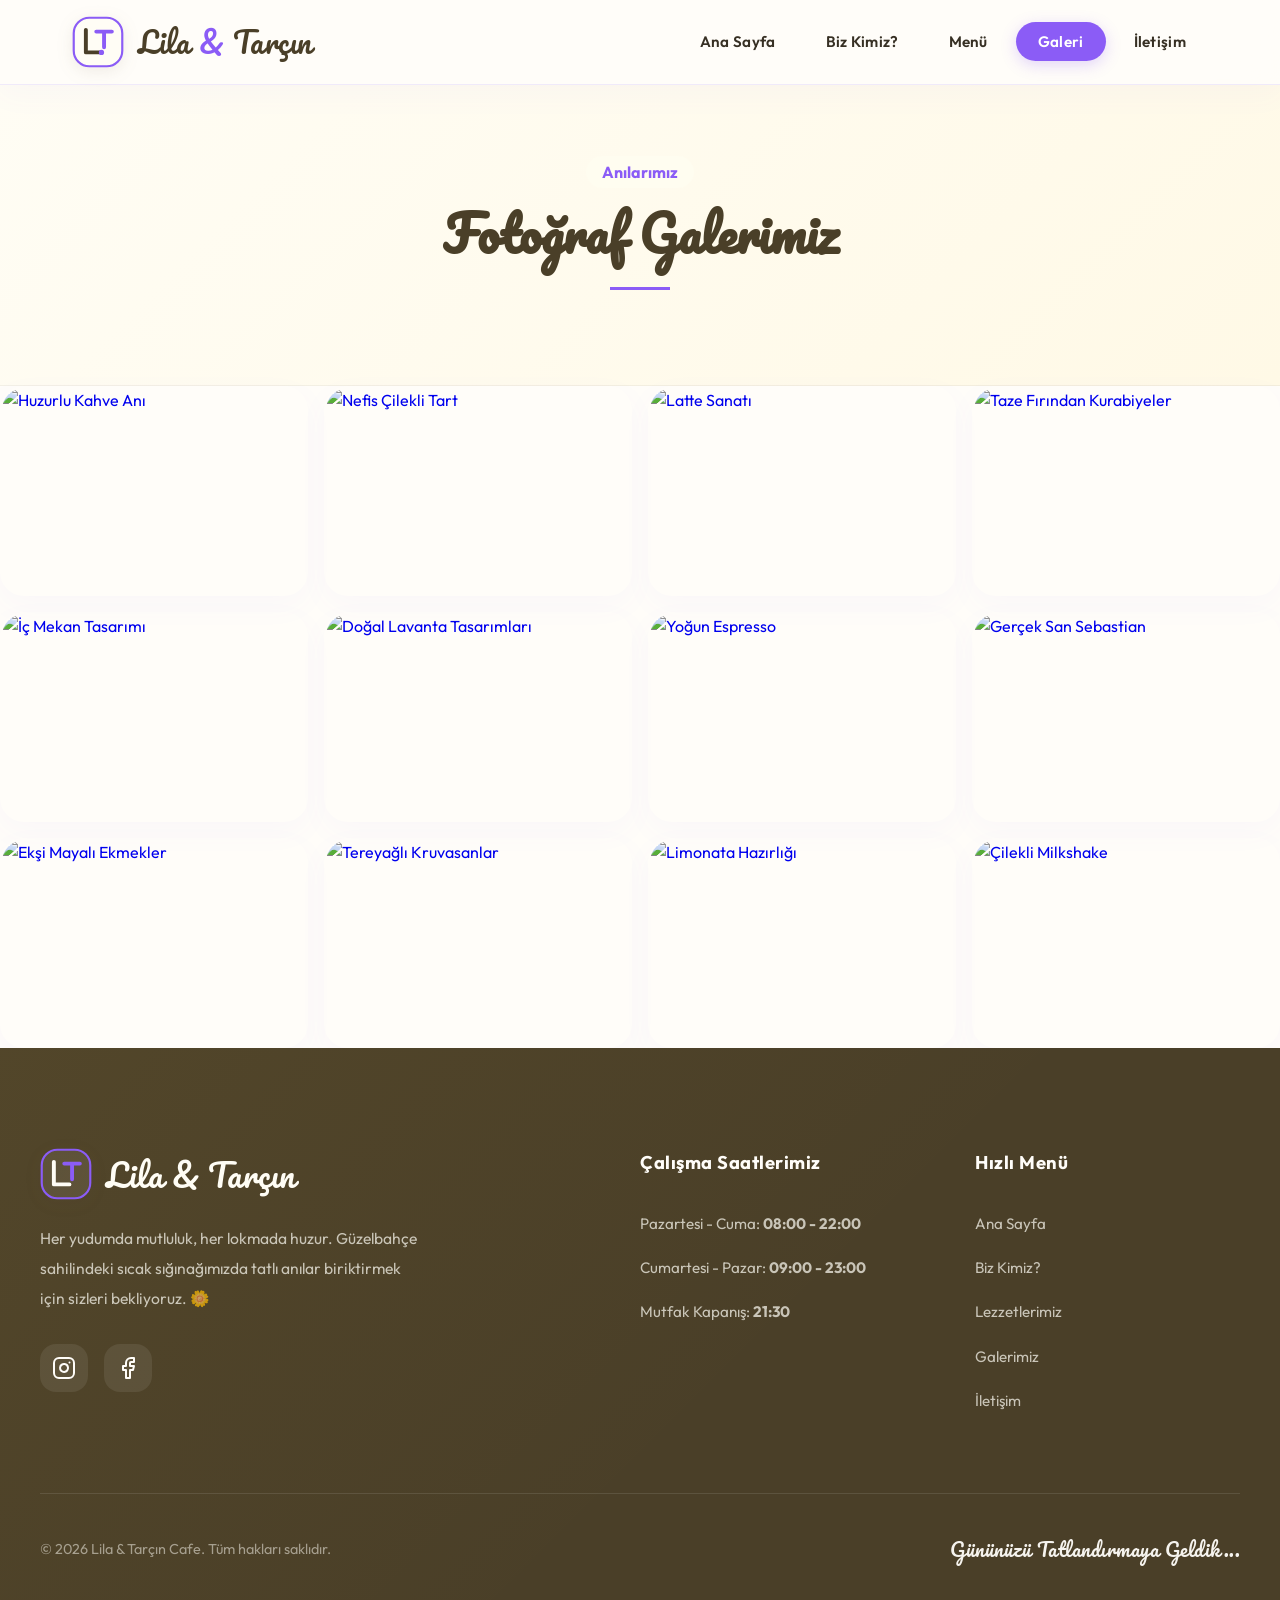
==== galeri.html @ ddc68004 "Add files via upload" ====
<!DOCTYPE html>
<html lang="tr">
<head>
    <meta charset="UTF-8">
    <meta name="viewport" content="width=device-width, initial-scale=1.0">
    <title>Lila & Tarçın — Galeri</title>
    <meta name="description" content="Lila & Tarçın sahil kafemizin samimi köşelerini, el yapımı nefis tatlılarımızı ve keyifli anlarımızı özetleyen galeri sayfamız.">
    <link rel="stylesheet" href="styles.css">
</head>
<body>

    <!-- Navigasyon Barı -->
    <nav class="navbar">
        <div class="nav-container">
            <a href="index.html" class="logo-wrapper">
                <svg class="logo-lt" viewBox="0 0 60 60" fill="none" xmlns="http://www.w3.org/2000/svg">
                    <rect x="2" y="2" width="56" height="56" rx="18" fill="#FFFDF5" stroke="#8B5CF6" stroke-width="2.5"/>
                    <path d="M16 16V42H34" stroke="#4A3F28" stroke-width="4.5" stroke-linecap="round" stroke-linejoin="round"/>
                    <path d="M28 18H46M37 18V36" stroke="#8B5CF6" stroke-width="4.5" stroke-linecap="round" stroke-linejoin="round"/>
                    <circle cx="34" cy="42" r="3" fill="#8B5CF6"/>
                </svg>
                <span class="logo-text">Lila <span>&</span> Tarçın</span>
            </a>
            
            <input type="checkbox" id="nav-toggle" class="nav-toggle-checkbox">
            <label for="nav-toggle" class="hamburger" aria-label="Menüyü Aç">
                <span></span>
                <span></span>
                <span></span>
            </label>

            <ul class="nav-links">
                <li><a href="index.html">Ana Sayfa</a></li>
                <li><a href="hakkimizda.html">Biz Kimiz?</a></li>
                <li><a href="menu.html">Menü</a></li>
                <li><a href="galeri.html" class="active">Galeri</a></li>
                <li><a href="iletisim.html">İletişim</a></li>
            </ul>
        </div>
    </nav>

    <main>
        <!-- Sayfa Başlığı -->
        <header class="page-header">
            <span class="section-tag" style="color: var(--accent-lila); background: var(--accent-yellow-bg); padding: 6px 16px; border-radius: 50px; font-weight: 700;">Anılarımız</span>
            <h1 class="section-title" style="margin-top: 10px; font-family: 'Pacifico', cursive; color: var(--primary-warm); font-size: clamp(2rem, 5vw, 3rem);">Fotoğraf Galerimiz</h1>
            <div class="section-divider" style="width: 60px; height: 3px; background: var(--accent-lila); margin: 15px auto;"></div>
        </header>

        <!-- Galeri Izgarası Bölümü (Daha Kompakt & 4 Sütunlu) -->
        <section class="gallery-section">
            <div class="gallery-grid">
                
                <!-- Kart 1 -->
                <a href="#photo1" class="gallery-card">
                    <img src="https://images.unsplash.com/photo-1495474472287-4d71bcdd2085?auto=format&fit=crop&w=800&q=80" alt="Huzurlu Kahve Anı">
                    <div class="gallery-overlay">
                        <span class="gallery-overlay-text">☕ Huzurlu Kahve Molası</span>
                    </div>
                </a>

                <!-- Kart 2 -->
                <a href="#photo2" class="gallery-card">
                    <img src="https://images.unsplash.com/photo-1519869325930-281384150729?auto=format&fit=crop&w=800&q=80" alt="Nefis Çilekli Tart">
                    <div class="gallery-overlay">
                        <span class="gallery-overlay-text">🍓 Çilekli Nefis Tart</span>
                    </div>
                </a>

                <!-- Kart 3 -->
                <a href="#photo3" class="gallery-card">
                    <img src="https://images.unsplash.com/photo-1541167760496-1628856ab772?auto=format&fit=crop&w=800&q=80" alt="Latte Sanatı">
                    <div class="gallery-overlay">
                        <span class="gallery-overlay-text">☕ Sanatsal Latte Art</span>
                    </div>
                </a>

                <!-- Kart 4 -->
                <a href="#photo4" class="gallery-card">
                    <img src="https://images.unsplash.com/photo-1499636136210-6f4ee915583e?auto=format&fit=crop&w=800&q=80" alt="Taze Fırından Kurabiyeler">
                    <div class="gallery-overlay">
                        <span class="gallery-overlay-text">🍪 Sıcak Çikolatalı Kurabiyeler</span>
                    </div>
                </a>

                <!-- Kart 5 -->
                <a href="#photo5" class="gallery-card">
                    <img src="https://images.unsplash.com/photo-1501339847302-ac426a4a7cbb?auto=format&fit=crop&w=800&q=80" alt="İç Mekan Tasarımı">
                    <div class="gallery-overlay">
                        <span class="gallery-overlay-text">🌼 Sıcak ve Samimi Atmosferimiz</span>
                    </div>
                </a>

                <!-- Kart 6 -->
                <a href="#photo6" class="gallery-card">
                    <img src="https://images.unsplash.com/photo-1528183429752-a97d0bf99b5a?auto=format&fit=crop&w=800&q=80" alt="Doğal Lavanta Tasarımları">
                    <div class="gallery-overlay">
                        <span class="gallery-overlay-text">🌿 Taze Lavanta Buketlerimiz</span>
                    </div>
                </a>

                <!-- Kart 7 -->
                <a href="#photo7" class="gallery-card">
                    <img src="https://images.unsplash.com/photo-1509042239860-f550ce710b93?auto=format&fit=crop&w=800&q=80" alt="Yoğun Espresso">
                    <div class="gallery-overlay">
                        <span class="gallery-overlay-text">⚡ Yoğun Kremalı Espresso</span>
                    </div>
                </a>

                <!-- Kart 8 -->
                <a href="#photo8" class="gallery-card">
                    <img src="https://images.unsplash.com/photo-1559598467-f8b76c8155d0?auto=format&fit=crop&w=800&q=80" alt="Gerçek San Sebastian">
                    <div class="gallery-overlay">
                        <span class="gallery-overlay-text">🔥 Akışkan San Sebastian</span>
                    </div>
                </a>

                <!-- Kart 9 -->
                <a href="#photo9" class="gallery-card">
                    <img src="https://images.unsplash.com/photo-1509440159596-0249088772ff?auto=format&fit=crop&w=800&q=80" alt="Ekşi Mayalı Ekmekler">
                    <div class="gallery-overlay">
                        <span class="gallery-overlay-text">🥖 Ekşi Mayalı Çıtır Ekmeklerimiz</span>
                    </div>
                </a>

                <!-- Kart 10 -->
                <a href="#photo10" class="gallery-card">
                    <img src="https://images.unsplash.com/photo-1555507036-ab1f4038808a?auto=format&fit=crop&w=800&q=80" alt="Tereyağlı Kruvasanlar">
                    <div class="gallery-overlay">
                        <span class="gallery-overlay-text">🥐 Fırından Taze Kruvasanlar</span>
                    </div>
                </a>

                <!-- Kart 11 -->
                <a href="#photo11" class="gallery-card">
                    <img src="https://images.unsplash.com/photo-1513558161293-cdaf765ed2fd?auto=format&fit=crop&w=800&q=80" alt="Limonata Hazırlığı">
                    <div class="gallery-overlay">
                        <span class="gallery-overlay-text">🍋 Serinletici Ev Limonatamız</span>
                    </div>
                </a>

                <!-- Kart 12 -->
                <a href="#photo12" class="gallery-card">
                    <img src="https://images.unsplash.com/photo-1498804103079-a6351b050096?auto=format&fit=crop&w=800&q=80" alt="Çilekli Milkshake">
                    <div class="gallery-overlay">
                        <span class="gallery-overlay-text">🍓 Bol Kremalı Çilekli Milkshake</span>
                    </div>
                </a>

            </div>
        </section>

        <!-- ==========================================================================
             🖼️ SAF CSS LIGHTBOX MODALLARI (DAHA DERLİ TOPLU & KÜÇÜK BOYUTLU)
             ========================================================================== -->
        
        <!-- Modal 1 -->
        <div id="photo1" class="lightbox-modal">
            <a href="#" class="lightbox-close" aria-label="Kapat">&times;</a>
            <div class="lightbox-content">
                <img src="https://images.unsplash.com/photo-1495474472287-4d71bcdd2085?auto=format&fit=crop&w=800&q=80" alt="Huzurlu Kahve Anı">
                <p class="lightbox-caption">☕ Huzurlu Bir Kahve Molası</p>
            </div>
        </div>

        <!-- Modal 2 -->
        <div id="photo2" class="lightbox-modal">
            <a href="#" class="lightbox-close" aria-label="Kapat">&times;</a>
            <div class="lightbox-content">
                <img src="https://images.unsplash.com/photo-1519869325930-281384150729?auto=format&fit=crop&w=800&q=80" alt="Nefis Çilekli Tart">
                <p class="lightbox-caption">🍓 Çilekli Nefis Tart</p>
            </div>
        </div>

        <!-- Modal 3 -->
        <div id="photo3" class="lightbox-modal">
            <a href="#" class="lightbox-close" aria-label="Kapat">&times;</a>
            <div class="lightbox-content">
                <img src="https://images.unsplash.com/photo-1541167760496-1628856ab772?auto=format&fit=crop&w=800&q=80" alt="Latte Sanatı">
                <p class="lightbox-caption">☕ Ustalık Kokan Latte Sanatı</p>
            </div>
        </div>

        <!-- Modal 4 -->
        <div id="photo4" class="lightbox-modal">
            <a href="#" class="lightbox-close" aria-label="Kapat">&times;</a>
            <div class="lightbox-content">
                <img src="https://images.unsplash.com/photo-1499636136210-6f4ee915583e?auto=format&fit=crop&w=800&q=80" alt="Taze Fırından Kurabiyeler">
                <p class="lightbox-caption">🍪 Fırından Taptaze Çikolatalı Kurabiyeler</p>
            </div>
        </div>

        <!-- Modal 5 -->
        <div id="photo5" class="lightbox-modal">
            <a href="#" class="lightbox-close" aria-label="Kapat">&times;</a>
            <div class="lightbox-content">
                <img src="https://images.unsplash.com/photo-1501339847302-ac426a4a7cbb?auto=format&fit=crop&w=800&q=80" alt="İç Mekan Tasarımı">
                <p class="lightbox-caption">🌼 Sıcak ve Samimi İç Mekanımız</p>
            </div>
        </div>

        <!-- Modal 6 -->
        <div id="photo6" class="lightbox-modal">
            <a href="#" class="lightbox-close" aria-label="Kapat">&times;</a>
            <div class="lightbox-content">
                <img src="https://images.unsplash.com/photo-1528183429752-a97d0bf99b5a?auto=format&fit=crop&w=800&q=80" alt="Doğal Lavanta Tasarımları">
                <p class="lightbox-caption">🌿 Doğal Lavanta Tasarımları</p>
            </div>
        </div>

        <!-- Modal 7 -->
        <div id="photo7" class="lightbox-modal">
            <a href="#" class="lightbox-close" aria-label="Kapat">&times;</a>
            <div class="lightbox-content">
                <img src="https://images.unsplash.com/photo-1509042239860-f550ce710b93?auto=format&fit=crop&w=800&q=80" alt="Yoğun Espresso">
                <p class="lightbox-caption">⚡ Yoğun Kremalı Espresso Çekimimiz</p>
            </div>
        </div>

        <!-- Modal 8 -->
        <div id="photo8" class="lightbox-modal">
            <a href="#" class="lightbox-close" aria-label="Kapat">&times;</a>
            <div class="lightbox-content">
                <img src="https://images.unsplash.com/photo-1559598467-f8b76c8155d0?auto=format&fit=crop&w=800&q=80" alt="Gerçek San Sebastian">
                <p class="lightbox-caption">🔥 İçi Yumuşacık Akışkan San Sebastian</p>
            </div>
        </div>

        <!-- Modal 9 -->
        <div id="photo9" class="lightbox-modal">
            <a href="#" class="lightbox-close" aria-label="Kapat">&times;</a>
            <div class="lightbox-content">
                <img src="https://images.unsplash.com/photo-1509440159596-0249088772ff?auto=format&fit=crop&w=800&q=80" alt="Ekşi Mayalı Ekmekler">
                <p class="lightbox-caption">🥖 Fırından Yeni Çıkmış Ekşi Mayalı Sourdough</p>
            </div>
        </div>

        <!-- Modal 10 -->
        <div id="photo10" class="lightbox-modal">
            <a href="#" class="lightbox-close" aria-label="Kapat">&times;</a>
            <div class="lightbox-content">
                <img src="https://images.unsplash.com/photo-1555507036-ab1f4038808a?auto=format&fit=crop&w=800&q=80" alt="Tereyağlı Kruvasanlar">
                <p class="lightbox-caption">🥐 Altın Sarısı Çıtır Tereyağlı Kruvasanlarımız</p>
            </div>
        </div>

        <!-- Modal 11 -->
        <div id="photo11" class="lightbox-modal">
            <a href="#" class="lightbox-close" aria-label="Kapat">&times;</a>
            <div class="lightbox-content">
                <img src="https://images.unsplash.com/photo-1513558161293-cdaf765ed2fd?auto=format&fit=crop&w=800&q=80" alt="Limonata Hazırlığı">
                <p class="lightbox-caption">🍋 Taze Nane ve Bal ile Demlenmiş Ev Limonatamız</p>
            </div>
        </div>

        <!-- Modal 12 -->
        <div id="photo12" class="lightbox-modal">
            <a href="#" class="lightbox-close" aria-label="Kapat">&times;</a>
            <div class="lightbox-content">
                <img src="https://images.unsplash.com/photo-1498804103079-a6351b050096?auto=format&fit=crop&w=800&q=80" alt="Çilekli Milkshake">
                <p class="lightbox-caption">🍓 Vanilyalı Gelato Dondurmalı Çilekli Milkshake</p>
            </div>
        </div>

    </main>

    <!-- Footer -->
    <footer class="footer">
        <div class="footer-container">
            <div class="footer-grid">
                <div class="footer-brand">
                    <a href="index.html" class="logo-wrapper">
                        <svg class="logo-lt" viewBox="0 0 60 60" fill="none" xmlns="http://www.w3.org/2000/svg">
                            <rect x="2" y="2" width="56" height="56" rx="18" fill="rgba(255,255,255,0.08)" stroke="#8B5CF6" stroke-width="2.5"/>
                            <path d="M16 16V42H34" stroke="#FFFDF5" stroke-width="4.5" stroke-linecap="round" stroke-linejoin="round"/>
                            <path d="M28 18H46M37 18V36" stroke="#8B5CF6" stroke-width="4.5" stroke-linecap="round" stroke-linejoin="round"/>
                        </svg>
                        <span class="logo-text" style="color: #FFFDF5;">Lila <span>&</span> Tarçın</span>
                    </a>
                    <p>Her yudumda mutluluk, her lokmada huzur. Güzelbahçe sahilindeki sıcak sığınağımızda tatlı anılar biriktirmek için sizleri bekliyoruz. 🌼</p>
                    <div class="footer-socials">
                        <a href="https://instagram.com" target="_blank" rel="noopener noreferrer" class="social-icon-btn" aria-label="Instagram">
                            <svg width="24" height="24" viewBox="0 0 24 24" fill="none" stroke="currentColor" stroke-width="2" stroke-linecap="round" stroke-linejoin="round">
                                <rect x="2" y="2" width="20" height="20" rx="5" ry="5"></rect>
                                <path d="M16 11.37A4 4 0 1 1 12.63 8 4 4 0 0 1 16 11.37z"></path>
                                <line x1="17.5" y1="6.5" x2="17.51" y2="6.5"></line>
                            </svg>
                        </a>
                        <a href="https://facebook.com" target="_blank" rel="noopener noreferrer" class="social-icon-btn" aria-label="Facebook">
                            <svg width="24" height="24" viewBox="0 0 24 24" fill="none" stroke="currentColor" stroke-width="2" stroke-linecap="round" stroke-linejoin="round">
                                <path d="M18 2h-3a5 5 0 0 0-5 5v3H7v4h3v8h4v-8h3l1-4h-4V7a1 1 0 0 1 1-1h3z"></path>
                            </svg>
                        </a>
                    </div>
                </div>

                <div class="footer-hours">
                    <h4 class="footer-section-title">Çalışma Saatlerimiz</h4>
                    <ul class="footer-list">
                        <li>Pazartesi - Cuma: <span>08:00 - 22:00</span></li>
                        <li>Cumartesi - Pazar: <span>09:00 - 23:00</span></li>
                        <li>Mutfak Kapanış: <span>21:30</span></li>
                    </ul>
                </div>

                <div class="footer-links">
                    <h4 class="footer-section-title">Hızlı Menü</h4>
                    <ul class="footer-list">
                        <li><a href="index.html">Ana Sayfa</a></li>
                        <li><a href="hakkimizda.html">Biz Kimiz?</a></li>
                        <li><a href="menu.html">Lezzetlerimiz</a></li>
                        <li><a href="galeri.html">Galerimiz</a></li>
                        <li><a href="iletisim.html">İletişim</a></li>
                    </ul>
                </div>
            </div>

            <div class="footer-bottom">
                <p>&copy; 2026 Lila & Tarçın Cafe. Tüm hakları saklıdır.</p>
                <span class="footer-signature">Gününüzü Tatlandırmaya Geldik...</span>
            </div>
        </div>
    </footer>

</body>
</html>
---- styles.css ----
/* ==========================================================================
   🎨 LİLA & TARÇIN - PREMIUM PURE CSS DESIGN SYSTEM
   ========================================================================== */

@import url('https://fonts.googleapis.com/css2?family=Outfit:wght@300;400;500;600;700;800&family=Pacifico&display=swap');

:root {
    /* Renk Paleti (Asil Lila & Sıcak Bal/Tarçın Sarısı) */
    --primary-warm: #4A3F28;       /* Derin Tarçın Kahvesi */
    --accent-lila: #8B5CF6;        /* Vurgu Rengi 1: Asil Lila */
    --accent-lila-hover: #A78BFA;  /* Parlak Lila */
    --accent-lila-light: #C4B5FD;  /* Yumuşak Lila */
    --accent-lila-bg: #F5F3FF;     /* Çok Yumuşak Lila Arka Planı */
    
    --accent-yellow: #E8C547;      /* Vurgu Rengi 2: Sıcak Bal/Tarçın Sarısı */
    --accent-yellow-hover: #F5D89A;/* Açık Altın/Sarı */
    --accent-yellow-bg: #FFFDF0;   /* Yumuşak Krem/Sarı Arka Planı */
    
    --bg-warm-light: #FFFDF9;      /* Krem & Vanilya Beyazı */
    --bg-card: #FFFFFF;
    --text-dark: #373024;          /* Koyu Gövde Metni */
    --text-muted: #7A6F5B;         /* İkincil Metin */
    
    /* Gölgeler & Cam Efektleri (Glassmorphism) */
    --shadow-soft: 0 10px 30px rgba(139, 92, 246, 0.04);
    --shadow-premium: 0 20px 50px rgba(139, 92, 246, 0.08);
    --glass-bg: rgba(255, 253, 249, 0.96);
    --glass-border: rgba(196, 181, 253, 0.25);
    --glass-blur: blur(20px);
    
    /* Geçişler */
    --transition-smooth: all 0.4s cubic-bezier(0.16, 1, 0.3, 1);
    --transition-fast: all 0.25s ease;
}

/* Genel Sıfırlama */
* {
    margin: 0;
    padding: 0;
    box-sizing: border-box;
}

html {
    scroll-behavior: smooth;
    overflow-x: hidden;
}

body {
    font-family: 'Outfit', sans-serif;
    background-color: var(--bg-warm-light);
    color: var(--text-dark);
    overflow-x: hidden;
    line-height: 1.6;
}

/* ==========================================================================
   🧭 NAVİGASYON (PURE CSS MOBILE MENU & LOGO)
   ========================================================================== */
.navbar {
    position: fixed;
    top: 0;
    left: 0;
    width: 100%;
    z-index: 1000;
    padding: 16px 0;
    background: var(--glass-bg);
    backdrop-filter: var(--glass-blur);
    -webkit-backdrop-filter: var(--glass-blur);
    border-bottom: 1px solid var(--glass-border);
    box-shadow: var(--shadow-soft);
}

.nav-container {
    max-width: 1200px;
    margin: 0 auto;
    padding: 0 32px;
    display: flex;
    justify-content: space-between;
    align-items: center;
}

.logo-wrapper {
    display: flex;
    align-items: center;
    gap: 14px;
    text-decoration: none;
}

.logo-lt {
    width: 52px;
    height: 52px;
    transition: var(--transition-smooth);
    filter: drop-shadow(0 4px 8px rgba(107, 91, 59, 0.1));
}

.logo-wrapper:hover .logo-lt {
    transform: scale(1.08) rotate(-8deg);
}

.logo-text {
    font-family: 'Pacifico', cursive;
    font-size: 1.8rem;
    color: var(--primary-warm);
    letter-spacing: 0.5px;
}

.logo-text span {
    color: var(--accent-lila);
}

/* Hamburger Menü (CSS Checkbox Hack) */
.nav-toggle-checkbox {
    display: none;
}

.hamburger {
    display: none;
    flex-direction: column;
    cursor: pointer;
    gap: 6px;
    padding: 10px;
    border-radius: 12px;
    transition: var(--transition-fast);
    z-index: 1100;
}

.hamburger:hover {
    background: rgba(139, 92, 246, 0.1);
}

.hamburger span {
    width: 26px;
    height: 3px;
    background: var(--primary-warm);
    border-radius: 3px;
    transition: var(--transition-smooth);
}

.nav-links {
    display: flex;
    list-style: none;
    gap: 6px;
}

.nav-links a {
    text-decoration: none;
    color: var(--text-dark);
    font-weight: 600;
    font-size: 0.95rem;
    padding: 10px 22px;
    border-radius: 50px;
    transition: var(--transition-smooth);
    letter-spacing: 0.3px;
}

.nav-links a:hover,
.nav-links a.active {
    background: var(--accent-lila);
    color: #FFFFFF;
    transform: translateY(-2px);
    box-shadow: 0 4px 15px rgba(139, 92, 246, 0.25);
}

/* ==========================================================================
   🏠 HERO (GİRİŞ) BÖLÜMÜ
   ========================================================================== */
.hero {
    position: relative;
    height: 100vh;
    min-height: 750px;
    display: flex;
    align-items: center;
    justify-content: center;
    overflow: hidden;
    color: #fff;
}

.hero-image-bg {
    position: absolute;
    inset: 0;
    background-size: cover;
    background-position: center;
    z-index: 1;
    transform: scale(1.02);
}

.hero-overlay {
    position: absolute;
    inset: 0;
    background: linear-gradient(135deg, rgba(74, 63, 40, 0.8) 0%, rgba(41, 33, 19, 0.92) 100%);
    z-index: 2;
}

.hero-content {
    position: relative;
    z-index: 3;
    text-align: center;
    max-width: 800px;
    padding: 0 24px;
    margin-top: 60px;
}

.hero-badge {
    display: inline-flex;
    align-items: center;
    background: rgba(255, 255, 255, 0.1);
    border: 1px solid rgba(255, 255, 255, 0.2);
    backdrop-filter: var(--glass-blur);
    padding: 8px 24px;
    border-radius: 100px;
    font-size: 0.85rem;
    font-weight: 700;
    color: var(--accent-yellow);
    letter-spacing: 2px;
    text-transform: uppercase;
    margin-bottom: 28px;
}

.hero-title {
    font-family: 'Pacifico', cursive;
    font-size: clamp(2.8rem, 6vw, 4.8rem);
    color: #FFFDF5;
    line-height: 1.25;
    margin-bottom: 20px;
    text-shadow: 0 4px 24px rgba(0, 0, 0, 0.25);
}

.hero-subtitle {
    font-size: clamp(1.05rem, 2.5vw, 1.35rem);
    color: rgba(255, 253, 245, 0.85);
    font-weight: 400;
    max-width: 620px;
    margin: 0 auto 44px;
    line-height: 1.8;
}

.hero-buttons {
    display: flex;
    justify-content: center;
    gap: 16px;
    flex-wrap: wrap;
}

.btn-primary {
    display: inline-flex;
    align-items: center;
    gap: 10px;
    background: linear-gradient(135deg, var(--accent-lila), var(--accent-yellow));
    color: #FFFFFF;
    padding: 18px 44px;
    border-radius: 50px;
    text-decoration: none;
    font-weight: 700;
    font-size: 1.05rem;
    transition: var(--transition-smooth);
    box-shadow: 0 8px 30px rgba(139, 92, 246, 0.3);
    border: none;
}

.btn-primary:hover {
    transform: translateY(-4px) scale(1.02);
    box-shadow: 0 12px 40px rgba(139, 92, 246, 0.45);
}

.btn-secondary {
    display: inline-flex;
    align-items: center;
    gap: 10px;
    background: rgba(255, 255, 255, 0.1);
    border: 2px solid var(--accent-yellow);
    color: var(--accent-yellow);
    padding: 16px 40px;
    border-radius: 50px;
    text-decoration: none;
    font-weight: 700;
    font-size: 1.05rem;
    transition: var(--transition-smooth);
    backdrop-filter: var(--glass-blur);
}

.btn-secondary:hover {
    background: var(--accent-yellow);
    color: var(--primary-warm);
    transform: translateY(-4px);
    box-shadow: var(--shadow-premium);
}

/* ==========================================================================
   ☕ HAKKIMIZDA & İÇERİK SAYFALARI
   ========================================================================== */
.page-header {
    padding: 160px 32px 80px;
    background: linear-gradient(135deg, #FFFDF5, #FFF9E6);
    text-align: center;
    border-bottom: 1px solid rgba(107, 91, 59, 0.08);
}

.about {
    padding: 80px 32px 120px;
    max-width: 1200px;
    margin: 0 auto;
}

.about-grid {
    display: grid;
    grid-template-columns: 1fr 1fr;
    gap: 70px;
    align-items: center;
}

.about-visual {
    position: relative;
    border-radius: 40px;
    overflow: hidden;
    height: 480px;
    box-shadow: var(--shadow-premium);
}

.about-visual img {
    width: 100%;
    height: 100%;
    object-fit: cover;
    transition: var(--transition-smooth);
}

.about-visual:hover img {
    transform: scale(1.05);
}

.about-text h3 {
    font-size: 1.9rem;
    color: var(--primary-warm);
    margin-bottom: 24px;
    font-weight: 700;
    line-height: 1.4;
}

.about-text p {
    color: var(--text-muted);
    line-height: 1.9;
    font-size: 1.05rem;
    margin-bottom: 20px;
}

.about-stats {
    display: flex;
    gap: 24px;
    margin-top: 40px;
}

.stat-card {
    text-align: center;
    padding: 24px;
    background: var(--bg-card);
    border-radius: 24px;
    flex: 1;
    box-shadow: var(--shadow-soft);
    border: 1px solid rgba(107, 91, 59, 0.05);
}

.stat-number {
    font-family: 'Pacifico', cursive;
    font-size: 2.2rem;
    color: var(--accent-lila);
    display: block;
    margin-bottom: 6px;
}

.stat-label {
    font-size: 0.9rem;
    color: var(--text-dark);
    font-weight: 700;
}

/* ==========================================================================
   🍰 MENÜ BOARD SAYFASI (YAZI ODAKLI YENİ PREMIUM TASARIM)
   ========================================================================== */
.menu-section {
    padding: 80px 24px 120px;
    max-width: 1200px;
    margin: 0 auto;
}

/* 2 Kolonlu Menu Board Düzeni */
.menu-board-wrapper {
    display: grid;
    grid-template-columns: 1fr 1fr;
    gap: 50px;
    align-items: start;
    margin-top: 40px;
}

.menu-board-column {
    background: #FFFDF9;
    border: 3px double rgba(139, 92, 246, 0.15);
    border-radius: 40px;
    padding: 44px 36px;
    box-shadow: var(--shadow-soft);
    position: relative;
}

.menu-board-column::before {
    content: '';
    position: absolute;
    inset: 6px;
    border: 1px solid rgba(232, 197, 71, 0.3);
    border-radius: 34px;
    pointer-events: none;
}

.menu-board-title {
    font-family: 'Pacifico', cursive;
    font-size: 2rem;
    color: var(--primary-warm);
    text-align: center;
    margin-bottom: 40px;
    position: relative;
    display: flex;
    align-items: center;
    justify-content: center;
    gap: 12px;
}

.menu-board-title span {
    color: var(--accent-lila);
}

.menu-board-title::after {
    content: '';
    position: absolute;
    bottom: -12px;
    left: 50%;
    transform: translateX(-50%);
    width: 80px;
    height: 3px;
    background: linear-gradient(90deg, var(--accent-lila), var(--accent-yellow));
    border-radius: 2px;
}

/* Menü Satır Elemanı */
.menu-item-row {
    display: flex;
    align-items: flex-start;
    gap: 20px;
    padding: 22px 0;
    border-bottom: 1px dashed rgba(74, 63, 40, 0.08);
    transition: var(--transition-smooth);
    position: relative;
}

.menu-item-row:last-child {
    border-bottom: none;
}

.menu-item-row:hover {
    transform: translateX(6px);
}

/* SVG Çizim Kutusu */
.menu-item-svg-box {
    width: 64px;
    height: 64px;
    background: var(--accent-lila-bg);
    border: 2px solid rgba(139, 92, 246, 0.12);
    border-radius: 18px;
    display: flex;
    align-items: center;
    justify-content: center;
    flex-shrink: 0;
    position: relative;
    color: var(--accent-lila);
    transition: var(--transition-smooth);
    box-shadow: var(--shadow-soft);
}

.menu-item-row:hover .menu-item-svg-box {
    background: var(--accent-yellow-bg);
    border-color: var(--accent-yellow);
    color: var(--accent-yellow);
    transform: rotate(-6deg) scale(1.08);
    box-shadow: 0 6px 15px rgba(232, 197, 71, 0.2);
}

.menu-icon-svg {
    width: 44px;
    height: 44px;
    transition: var(--transition-smooth);
}

/* Tipografik Metin ve Dotted Leader */
.menu-item-content {
    flex-grow: 1;
    display: flex;
    flex-direction: column;
}

.menu-item-header {
    display: flex;
    align-items: baseline;
    justify-content: space-between;
    width: 100%;
    margin-bottom: 6px;
}

.menu-item-title {
    font-size: 1.15rem;
    font-weight: 700;
    color: var(--primary-warm);
    transition: var(--transition-fast);
}

.menu-item-row:hover .menu-item-title {
    color: var(--accent-lila);
}

.menu-dotted-leader {
    flex-grow: 1;
    border-bottom: 2px dotted rgba(74, 63, 40, 0.15);
    margin: 0 12px;
    position: relative;
    top: -4px;
    transition: var(--transition-smooth);
}

.menu-item-row:hover .menu-dotted-leader {
    border-color: var(--accent-lila-light);
}

.menu-item-price {
    font-family: 'Outfit', sans-serif;
    font-weight: 800;
    font-size: 1.15rem;
    color: var(--primary-warm);
    transition: var(--transition-smooth);
}

.menu-item-row:hover .menu-item-price {
    color: var(--accent-yellow);
    transform: scale(1.08);
    text-shadow: 0 2px 10px rgba(232, 197, 71, 0.15);
}

.menu-item-desc {
    color: var(--text-muted);
    font-size: 0.9rem;
    line-height: 1.6;
}

.menu-card-tag {
    position: absolute;
    top: -4px;
    left: 80px;
    background: linear-gradient(135deg, var(--accent-yellow), #f1c40f);
    color: var(--primary-warm);
    padding: 2px 10px;
    border-radius: 50px;
    font-size: 0.65rem;
    font-weight: 800;
    z-index: 3;
    letter-spacing: 0.5px;
    box-shadow: 0 3px 6px rgba(232, 197, 71, 0.2);
    text-transform: uppercase;
}
}

/* ==========================================================================
   📸 GALERİ BÖLÜMÜ & SAF CSS LIGHTBOX MODAL
   ========================================================================== */
.gallery-section {
    padding: 60px 24px 100px;
    max-width: 1200px;
    margin: 0 auto;
}

.gallery-grid {
    display: grid;
    grid-template-columns: repeat(4, 1fr);
    gap: 16px;
}

.gallery-card {
    border-radius: 24px;
    overflow: hidden;
    position: relative;
    cursor: pointer;
    box-shadow: var(--shadow-soft);
    height: 210px;
    display: block;
    text-decoration: none;
    border: 2px solid transparent;
    transition: var(--transition-smooth);
}

.gallery-card:hover {
    border-color: var(--accent-lila);
    transform: translateY(-4px);
}

.gallery-card img {
    width: 100%;
    height: 100%;
    object-fit: cover;
    transition: var(--transition-smooth);
}

.gallery-card:hover img {
    transform: scale(1.05);
}

.gallery-overlay {
    position: absolute;
    inset: 0;
    background: linear-gradient(180deg, transparent 40%, rgba(74, 63, 40, 0.85) 100%);
    opacity: 0;
    transition: var(--transition-smooth);
    display: flex;
    align-items: flex-end;
    padding: 20px;
    z-index: 3;
}

.gallery-card:hover .gallery-overlay {
    opacity: 1;
}

.gallery-overlay-text {
    color: #fff;
    font-weight: 700;
    font-size: 0.95rem;
    transform: translateY(10px);
    transition: var(--transition-smooth);
}

.gallery-card:hover .gallery-overlay-text {
    transform: translateY(0);
}

/* 🖼️ PURE CSS LIGHTBOX MODAL (USING :TARGET) */
.lightbox-modal {
    position: fixed;
    inset: 0;
    background: rgba(41, 33, 19, 0.96);
    backdrop-filter: blur(12px);
    -webkit-backdrop-filter: blur(12px);
    z-index: 3000;
    display: none;
    align-items: center;
    justify-content: center;
    padding: 20px;
}

/* Hedeflendiğinde Görünür Yap */
.lightbox-modal:target {
    display: flex;
    animation: fadeInModal 0.4s cubic-bezier(0.16, 1, 0.3, 1);
}

@keyframes fadeInModal {
    from { opacity: 0; }
    to { opacity: 1; }
}

.lightbox-close {
    position: absolute;
    top: 24px;
    right: 24px;
    background: rgba(255, 255, 255, 0.08);
    color: #fff;
    font-size: 1.8rem;
    text-decoration: none;
    width: 52px;
    height: 52px;
    border-radius: 50%;
    display: flex;
    align-items: center;
    justify-content: center;
    transition: var(--transition-fast);
}

.lightbox-close:hover {
    background: rgba(255, 255, 255, 0.2);
    transform: scale(1.05);
}

.lightbox-content {
    background: var(--bg-card);
    padding: 20px;
    border-radius: 32px;
    max-width: 600px;
    width: 100%;
    box-shadow: var(--shadow-premium);
    text-align: center;
    transform: scale(0.9);
    transition: var(--transition-smooth);
    border: 3px double rgba(139, 92, 246, 0.15);
    position: relative;
}

.lightbox-content::before {
    content: '';
    position: absolute;
    inset: 4px;
    border: 1px solid rgba(232, 197, 71, 0.25);
    border-radius: 26px;
    pointer-events: none;
}

.lightbox-modal:target .lightbox-content {
    transform: scale(1);
}

.lightbox-content img {
    width: 100%;
    max-height: 60vh;
    object-fit: cover;
    border-radius: 18px;
    margin-bottom: 14px;
    border: 1px solid rgba(74, 63, 40, 0.08);
}

.lightbox-caption {
    font-size: 1.15rem;
    color: var(--primary-warm);
    font-weight: 700;
}

/* ==========================================================================
   📞 İLETİŞİM SAYFASI & FORMU
   ========================================================================== */
.contact-section {
    padding: 80px 32px 120px;
    max-width: 1200px;
    margin: 0 auto;
}

.contact-grid {
    display: grid;
    grid-template-columns: 1fr 1.2fr;
    gap: 60px;
    align-items: start;
}

.contact-info {
    padding: 44px;
    background: var(--bg-card);
    border-radius: 36px;
    box-shadow: var(--shadow-soft);
    border: 1px solid rgba(107, 91, 59, 0.05);
}

.contact-info-title {
    font-size: 1.7rem;
    color: var(--primary-warm);
    font-weight: 700;
    margin-bottom: 30px;
}

.contact-item {
    display: flex;
    align-items: flex-start;
    gap: 20px;
    margin-bottom: 30px;
}

.contact-item:last-child {
    margin-bottom: 0;
}

.contact-icon-box {
    width: 52px;
    height: 52px;
    background: linear-gradient(135deg, var(--accent-gold), var(--accent-gold-hover));
    border-radius: 16px;
    display: flex;
    align-items: center;
    justify-content: center;
    flex-shrink: 0;
    box-shadow: 0 4px 15px rgba(232, 197, 71, 0.2);
}

.contact-icon-box svg {
    width: 24px;
    height: 24px;
    color: var(--primary-warm);
}

.contact-item-details h4 {
    font-size: 1.05rem;
    color: var(--primary-warm);
    margin-bottom: 6px;
    font-weight: 700;
}

.contact-item-details p {
    color: var(--text-muted);
    font-size: 0.95rem;
    line-height: 1.6;
}

/* İletişim Formu */
.contact-form-box {
    padding: 44px;
    background: var(--bg-card);
    border-radius: 36px;
    box-shadow: var(--shadow-soft);
    border: 1px solid rgba(107, 91, 59, 0.05);
}

.contact-form-title {
    font-size: 1.7rem;
    color: var(--primary-warm);
    font-weight: 700;
    margin-bottom: 30px;
}

.form-group {
    margin-bottom: 24px;
}

.form-group label {
    display: block;
    font-weight: 600;
    font-size: 0.9rem;
    color: var(--text-dark);
    margin-bottom: 10px;
}

.form-input,
.form-textarea {
    width: 100%;
    padding: 16px 24px;
    border: 2px solid rgba(232, 197, 71, 0.25);
    border-radius: 18px;
    font-family: 'Outfit', sans-serif;
    font-size: 0.98rem;
    color: var(--text-dark);
    background: #FFFDF8;
    transition: var(--transition-smooth);
    outline: none;
}

.form-input:focus,
.form-textarea:focus {
    border-color: var(--accent-gold);
    box-shadow: 0 0 0 5px rgba(232, 197, 71, 0.15);
    background: #ffffff;
}

.form-textarea {
    resize: vertical;
    min-height: 130px;
}

.form-submit-btn {
    width: 100%;
    padding: 18px;
    background: linear-gradient(135deg, var(--primary-warm), #524429);
    color: #fff;
    border: none;
    border-radius: 18px;
    font-family: 'Outfit', sans-serif;
    font-size: 1.05rem;
    font-weight: 700;
    cursor: pointer;
    transition: var(--transition-smooth);
    box-shadow: 0 6px 20px rgba(107, 91, 59, 0.2);
    display: flex;
    align-items: center;
    justify-content: center;
    gap: 8px;
}

.form-submit-btn:hover {
    transform: translateY(-3px);
    box-shadow: 0 10px 25px rgba(107, 91, 59, 0.35);
    background: linear-gradient(135deg, var(--accent-gold), #F39C12);
    color: var(--primary-warm);
}

/* ==========================================================================
   🦶 FOOTER
   ========================================================================== */
.footer {
    background: var(--primary-warm);
    color: var(--bg-warm-light);
    padding: 100px 32px 40px;
    position: relative;
    overflow: hidden;
}

.footer::before {
    content: '';
    position: absolute;
    inset: 0;
    background: linear-gradient(135deg, rgba(232, 197, 71, 0.05), transparent 60%);
    pointer-events: none;
}

.footer-container {
    max-width: 1200px;
    margin: 0 auto;
    position: relative;
    z-index: 2;
}

.footer-grid {
    display: grid;
    grid-template-columns: 2fr 1fr 1fr;
    gap: 70px;
    margin-bottom: 70px;
}

.footer-brand .logo-wrapper {
    margin-bottom: 24px;
}

.footer-brand .logo-text {
    color: var(--bg-warm-light);
    font-size: 2rem;
}

.footer-brand .logo-text span {
    color: var(--accent-gold);
}

.footer-brand p {
    color: rgba(255, 253, 245, 0.7);
    line-height: 1.9;
    font-size: 0.98rem;
    max-width: 380px;
}

.footer-socials {
    display: flex;
    gap: 16px;
    margin-top: 30px;
}

.social-icon-btn {
    width: 48px;
    height: 48px;
    border-radius: 16px;
    background: rgba(255, 255, 255, 0.08);
    display: flex;
    align-items: center;
    justify-content: center;
    color: var(--bg-warm-light);
    transition: var(--transition-smooth);
    text-decoration: none;
}

.social-icon-btn:hover {
    background: var(--accent-gold);
    color: var(--primary-warm);
    transform: translateY(-5px) rotate(8deg);
    box-shadow: 0 6px 20px rgba(232, 197, 71, 0.3);
}

.footer-section-title {
    font-size: 1.15rem;
    margin-bottom: 24px;
    font-weight: 700;
    color: var(--bg-warm-light);
    letter-spacing: 0.5px;
}

.footer-list {
    list-style: none;
}

.footer-list li {
    padding: 10px 0;
    color: rgba(255, 253, 245, 0.7);
    font-size: 0.95rem;
    line-height: 1.6;
}

.footer-list li span {
    color: var(--accent-gold);
    font-weight: 700;
}

.footer-list a {
    color: rgba(255, 253, 245, 0.7);
    text-decoration: none;
    transition: var(--transition-fast);
}

.footer-list a:hover {
    color: var(--accent-gold);
    padding-left: 6px;
}

.footer-bottom {
    border-top: 1px solid rgba(255, 255, 255, 0.1);
    padding-top: 40px;
    display: flex;
    justify-content: space-between;
    align-items: center;
    flex-wrap: wrap;
    gap: 20px;
}

.footer-bottom p {
    color: rgba(255, 253, 245, 0.5);
    font-size: 0.9rem;
}

.footer-signature {
    font-family: 'Pacifico', cursive;
    color: var(--accent-gold);
    font-size: 1.2rem;
    opacity: 0.95;
    letter-spacing: 0.5px;
}

/* ==========================================================================
   📱 RESPONSİVE TASARIM (MOBİL UYUMLULUK)
   ========================================================================== */

@media (max-width: 1024px) {
    .about-grid {
        grid-template-columns: 1fr;
        gap: 50px;
    }
    
    .about-visual {
        height: 380px;
    }

    .gallery-grid {
        grid-template-columns: repeat(2, 1fr);
    }
}

@media (max-width: 850px) {
    .hamburger {
        display: flex;
    }

    /* CSS Checkbox Hack ile Mobil Drawer Kontrolü */
    .nav-links {
        position: fixed;
        top: 0;
        right: -100%;
        width: 300px;
        height: 100vh;
        background: var(--bg-card);
        flex-direction: column;
        padding: 120px 40px 40px;
        gap: 12px;
        transition: var(--transition-smooth);
        box-shadow: -10px 0 40px rgba(0, 0, 0, 0.08);
        z-index: 1000;
    }

    .nav-toggle-checkbox:checked ~ .nav-links {
        right: 0;
    }

    /* Hamburger Aktif İkon Değişimi */
    .nav-toggle-checkbox:checked ~ .hamburger span:nth-child(1) {
        transform: rotate(45deg) translate(6px, 6px);
    }

    .nav-toggle-checkbox:checked ~ .hamburger span:nth-child(2) {
        opacity: 0;
        transform: translateX(10px);
    }

    .nav-toggle-checkbox:checked ~ .hamburger span:nth-child(3) {
        transform: rotate(-45deg) translate(6px, -6px);
    }

    .nav-links a {
        font-size: 1.15rem;
        padding: 16px 30px;
        display: block;
        text-align: center;
    }

    .contact-grid {
        grid-template-columns: 1fr;
        gap: 40px;
    }
    
    .footer-grid {
        grid-template-columns: 1fr;
        gap: 50px;
    }
}

@media (max-width: 600px) {
    .nav-container {
        padding: 0 20px;
    }

    .hero-buttons {
        flex-direction: column;
        align-items: stretch;
    }
    
    .btn-primary, .btn-secondary {
        justify-content: center;
    }

    .about-stats {
        flex-direction: column;
        gap: 16px;
    }

    .gallery-grid {
        grid-template-columns: 1fr;
    }

    .gallery-card {
        height: 240px;
    }

    .contact-info, .contact-form-box {
        padding: 28px;
    }

    .footer-bottom {
        flex-direction: column;
        text-align: center;
    }
}

/* ==========================================================================
   🌀 PURE CSS ENTRY LOAD ANIMATIONS (Sıfır JS İle Sayfa Yüklenme Efektleri)
   ========================================================================== */

/* Keyframe Tanımları */
@keyframes fadeInUp {
    from {
        opacity: 0;
        transform: translateY(40px);
    }
    to {
        opacity: 1;
        transform: translateY(0);
    }
}

@keyframes fadeInDown {
    from {
        opacity: 0;
        transform: translateY(-30px);
    }
    to {
        opacity: 1;
        transform: translateY(0);
    }
}

@keyframes scaleIn {
    from {
        opacity: 0;
        transform: scale(0.96);
    }
    to {
        opacity: 1;
        transform: scale(1);
    }
}

@keyframes fadeInLeft {
    from {
        opacity: 0;
        transform: translateX(-40px);
    }
    to {
        opacity: 1;
        transform: translateX(0);
    }
}

@keyframes fadeInRight {
    from {
        opacity: 0;
        transform: translateX(40px);
    }
    to {
        opacity: 1;
        transform: translateX(0);
    }
}

/* Animasyonların Uygulanması */
.navbar {
    animation: fadeInDown 0.8s cubic-bezier(0.16, 1, 0.3, 1) forwards;
}

.hero-content {
    animation: fadeInUp 1.2s cubic-bezier(0.16, 1, 0.3, 1) forwards;
}

.page-header {
    animation: scaleIn 0.9s cubic-bezier(0.16, 1, 0.3, 1) forwards;
}

.about-visual {
    opacity: 0;
    animation: fadeInLeft 1s cubic-bezier(0.16, 1, 0.3, 1) 0.15s forwards;
}

.about-text {
    opacity: 0;
    animation: fadeInRight 1s cubic-bezier(0.16, 1, 0.3, 1) 0.3s forwards;
}

.menu-item-row, 
.gallery-card, 
.contact-info, 
.contact-form-box {
    opacity: 0;
    animation: fadeInUp 0.9s cubic-bezier(0.16, 1, 0.3, 1) forwards;
}

/* Menü Kartları için Kademeli Geçiş Gecikmeleri (Ripple Cascade Effect) */
.menu-board-column:nth-child(1) .menu-item-row:nth-child(1) { animation-delay: 0.05s; }
.menu-board-column:nth-child(1) .menu-item-row:nth-child(2) { animation-delay: 0.10s; }
.menu-board-column:nth-child(1) .menu-item-row:nth-child(3) { animation-delay: 0.15s; }
.menu-board-column:nth-child(1) .menu-item-row:nth-child(4) { animation-delay: 0.20s; }
.menu-board-column:nth-child(1) .menu-item-row:nth-child(5) { animation-delay: 0.25s; }
.menu-board-column:nth-child(1) .menu-item-row:nth-child(6) { animation-delay: 0.30s; }
.menu-board-column:nth-child(1) .menu-item-row:nth-child(7) { animation-delay: 0.35s; }
.menu-board-column:nth-child(1) .menu-item-row:nth-child(8) { animation-delay: 0.40s; }
.menu-board-column:nth-child(1) .menu-item-row:nth-child(9) { animation-delay: 0.45s; }
.menu-board-column:nth-child(1) .menu-item-row:nth-child(10) { animation-delay: 0.50s; }

.menu-board-column:nth-child(2) .menu-item-row:nth-child(1) { animation-delay: 0.05s; }
.menu-board-column:nth-child(2) .menu-item-row:nth-child(2) { animation-delay: 0.10s; }
.menu-board-column:nth-child(2) .menu-item-row:nth-child(3) { animation-delay: 0.15s; }
.menu-board-column:nth-child(2) .menu-item-row:nth-child(4) { animation-delay: 0.20s; }
.menu-board-column:nth-child(2) .menu-item-row:nth-child(5) { animation-delay: 0.25s; }
.menu-board-column:nth-child(2) .menu-item-row:nth-child(6) { animation-delay: 0.30s; }
.menu-board-column:nth-child(2) .menu-item-row:nth-child(7) { animation-delay: 0.35s; }
.menu-board-column:nth-child(2) .menu-item-row:nth-child(8) { animation-delay: 0.40s; }
.menu-board-column:nth-child(2) .menu-item-row:nth-child(9) { animation-delay: 0.45s; }
.menu-board-column:nth-child(2) .menu-item-row:nth-child(10) { animation-delay: 0.50s; }

.gallery-grid > .gallery-card:nth-child(1) { animation-delay: 0.05s; }
.gallery-grid > .gallery-card:nth-child(2) { animation-delay: 0.10s; }
.gallery-grid > .gallery-card:nth-child(3) { animation-delay: 0.15s; }
.gallery-grid > .gallery-card:nth-child(4) { animation-delay: 0.20s; }
.gallery-grid > .gallery-card:nth-child(5) { animation-delay: 0.25s; }
.gallery-grid > .gallery-card:nth-child(6) { animation-delay: 0.30s; }

/* ==========================================================================
   🖋️ ANIMATED HAND-DRAWN SVGS (Menü İçin Fotosuz Çizim Efektleri)
   ========================================================================== */

/* Çizim Animasyonu (Stroke Dasharray) */
.draw-path {
    stroke-dasharray: 250;
    stroke-dashoffset: 250;
    animation: drawLine 2.2s cubic-bezier(0.4, 0, 0.2, 1) forwards;
}

@keyframes drawLine {
    to {
        stroke-dashoffset: 0;
    }
}

/* Sıcak Buhar Yükselme Animasyonu */
.steam-line {
    opacity: 0;
    stroke-dasharray: 20;
    stroke-dashoffset: 20;
}

.menu-item-row:hover .steam-1 { animation: steamFlow 2.2s ease infinite 0.2s; }
.menu-item-row:hover .steam-2 { animation: steamFlow 2.2s ease infinite 0.6s; }
.menu-item-row:hover .steam-3 { animation: steamFlow 2.2s ease infinite 0.4s; }

@keyframes steamFlow {
    0% {
        opacity: 0;
        stroke-dashoffset: 20;
        transform: translateY(3px) scaleX(0.95);
    }
    50% {
        opacity: 0.8;
    }
    100% {
        opacity: 0;
        stroke-dashoffset: 0;
        transform: translateY(-10px) scaleX(1.1);
    }
}

/* Soğuk Baloncuk/Buz Animasyonu */
.bubble {
    opacity: 0;
    transform-origin: center;
}

.menu-item-row:hover .bubble-1 { animation: bubbleFloat 2.4s ease-in-out infinite 0.2s; }
.menu-item-row:hover .bubble-2 { animation: bubbleFloat 1.9s ease-in-out infinite 0.6s; }
.menu-item-row:hover .bubble-3 { animation: bubbleFloat 2.2s ease-in-out infinite 0.4s; }

@keyframes bubbleFloat {
    0% {
        opacity: 0;
        transform: translateY(6px) scale(0.7);
    }
    50% {
        opacity: 0.8;
        transform: translateY(-8px) scale(1.15);
    }
    100% {
        opacity: 0;
        transform: translateY(-20px) scale(0.5);
    }
}

/* Tatlı Sparkle Parlama Efekti */
.sparkle {
    opacity: 0;
    transform-origin: center;
}

.menu-item-row:hover .sparkle {
    animation: sparklePulse 1.2s ease infinite alternate;
}

@keyframes sparklePulse {
    0% { opacity: 0; transform: scale(0.7) rotate(0deg); }
    100% { opacity: 1; transform: scale(1.25) rotate(15deg); }
}

/* Custom Micro-illustration Animations */
.drip-chocolate {
    transform-origin: top;
    transition: var(--transition-smooth);
}

.menu-item-row:hover .drip-chocolate {
    animation: dripEffect 1.5s ease-in-out infinite alternate;
}

@keyframes dripEffect {
    0% { transform: scaleY(1); }
    100% { transform: scaleY(1.3); }
}

.rotate-lemon {
    transform-origin: center;
    transition: var(--transition-smooth);
}

.menu-item-row:hover .rotate-lemon {
    animation: lemonSpin 6s linear infinite;
}

@keyframes lemonSpin {
    100% { transform: rotate(360deg); }
}

.wobble-croissant {
    transform-origin: center;
    transition: var(--transition-smooth);
}

.menu-item-row:hover .wobble-croissant {
    animation: croissantWobble 0.8s ease-in-out infinite;
}

@keyframes croissantWobble {
    0%, 100% { transform: rotate(0deg); }
    50% { transform: rotate(-5deg); }
}
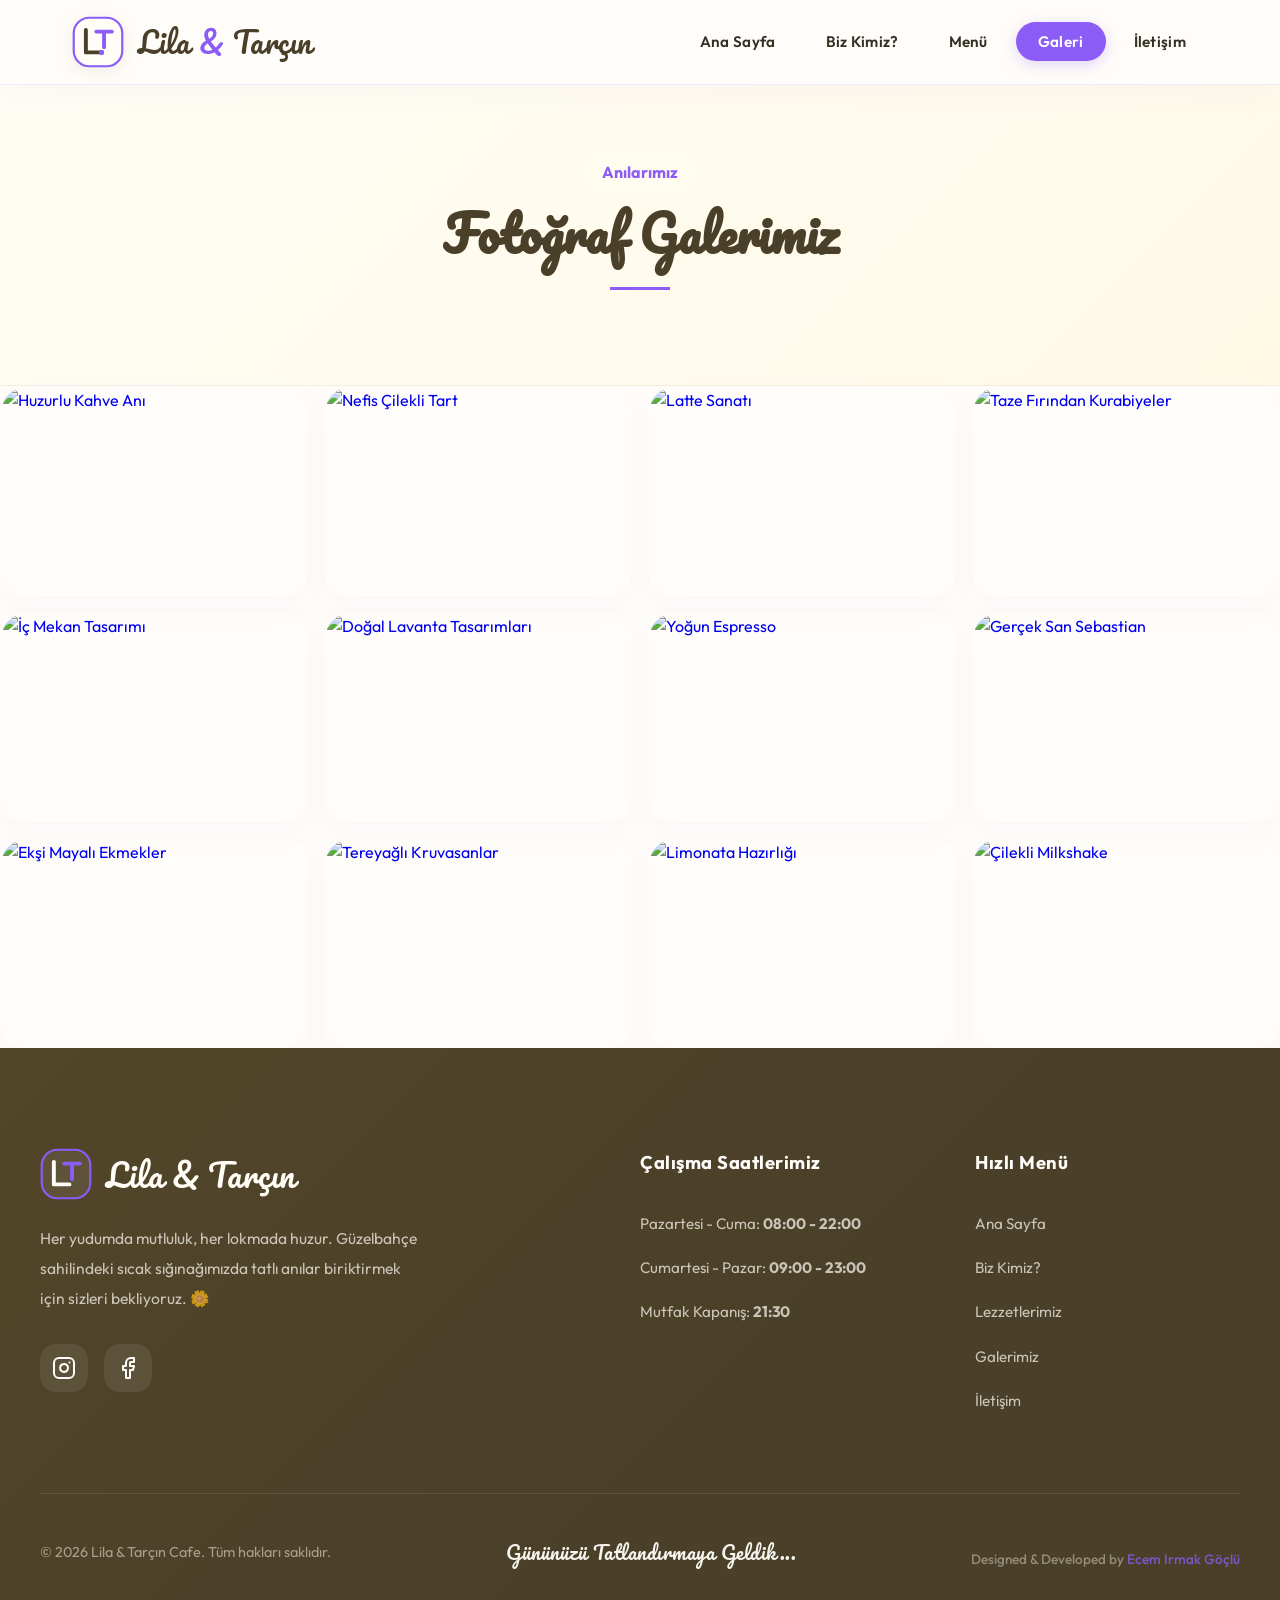
==== commit b17cca27: "Geliştirici (Ecem Irmak Göçlü) imzası eklendi" ====
--- a/galeri.html
+++ b/galeri.html
@@ -318,6 +318,9 @@
             <div class="footer-bottom">
                 <p>&copy; 2026 Lila & Tarçın Cafe. Tüm hakları saklıdır.</p>
                 <span class="footer-signature">Gününüzü Tatlandırmaya Geldik...</span>
+                <p class="developer-credit" style="font-size: 0.85rem; margin-top: 15px; opacity: 0.8; font-weight: 500;">
+                    Designed & Developed by <span style="color: #8B5CF6;">Ecem Irmak Göçlü</span>
+                </p>
             </div>
         </div>
     </footer>
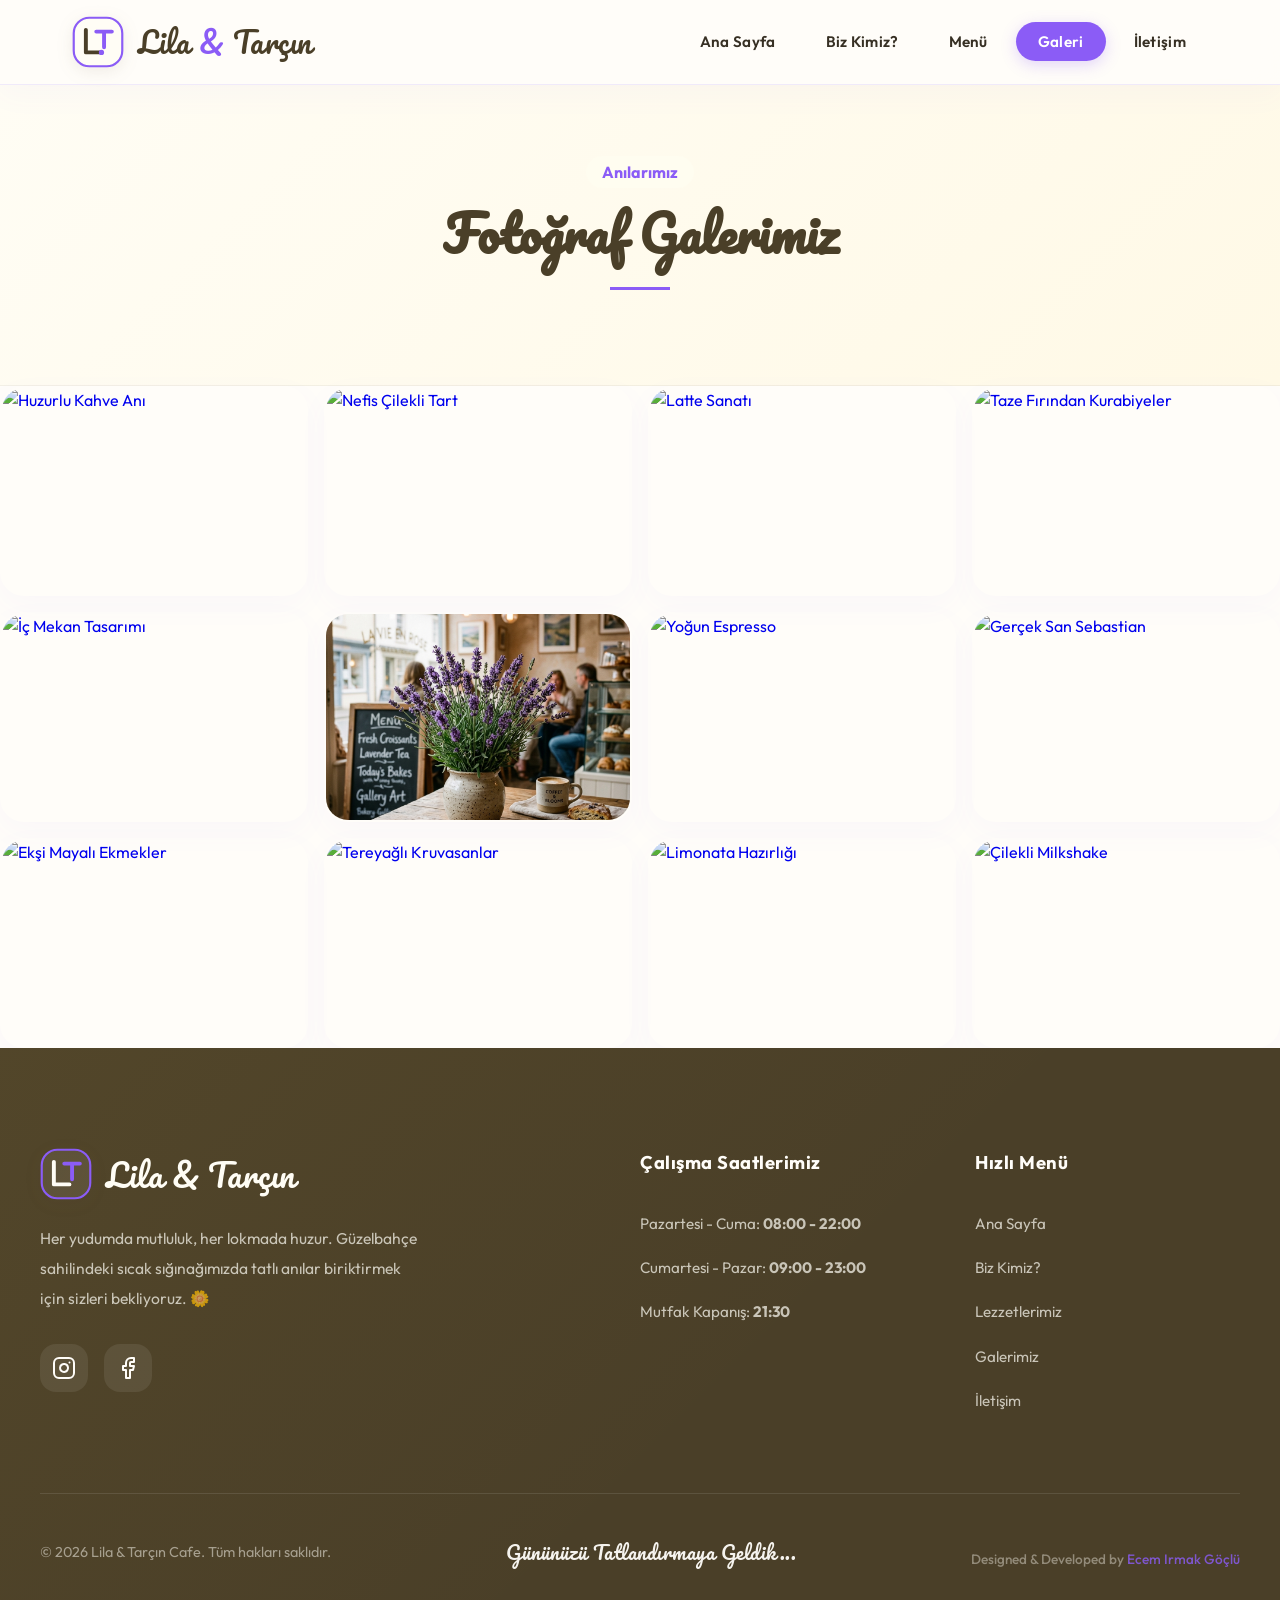
==== commit 9c37feff: "Use AI generated lavender image" ====
--- a/galeri.html
+++ b/galeri.html
@@ -93,7 +93,7 @@
 
                 <!-- Kart 6 -->
                 <a href="#photo6" class="gallery-card">
-                    <img src="https://images.unsplash.com/photo-1528183429752-a97d0bf99b5a?auto=format&fit=crop&w=800&q=80" alt="Doğal Lavanta Tasarımları">
+                    <img src="images/lavanta_tasarimi.png" alt="Doğal Lavanta Tasarımları">
                     <div class="gallery-overlay">
                         <span class="gallery-overlay-text">🌿 Taze Lavanta Buketlerimiz</span>
                     </div>
@@ -203,7 +203,7 @@
         <div id="photo6" class="lightbox-modal">
             <a href="#" class="lightbox-close" aria-label="Kapat">&times;</a>
             <div class="lightbox-content">
-                <img src="https://images.unsplash.com/photo-1528183429752-a97d0bf99b5a?auto=format&fit=crop&w=800&q=80" alt="Doğal Lavanta Tasarımları">
+                <img src="images/lavanta_tasarimi.png" alt="Doğal Lavanta Tasarımları">
                 <p class="lightbox-caption">🌿 Doğal Lavanta Tasarımları</p>
             </div>
         </div>
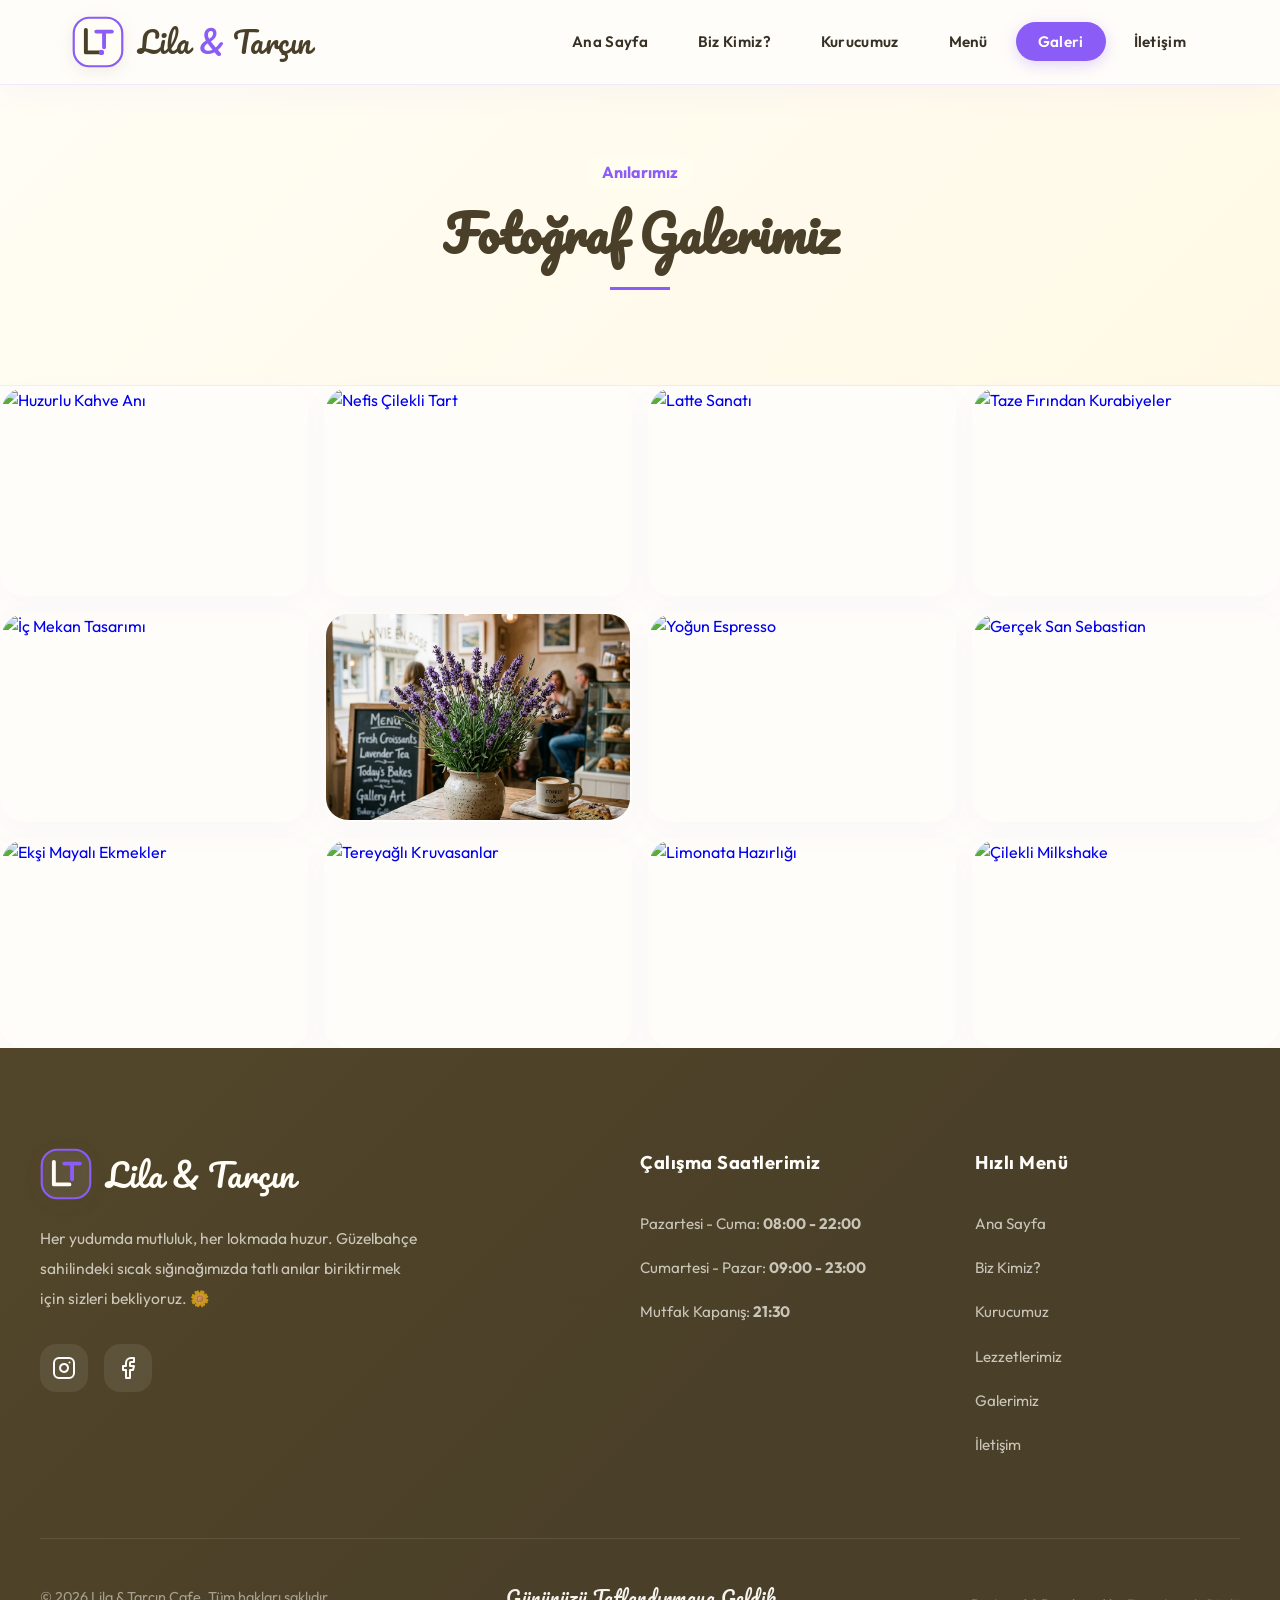
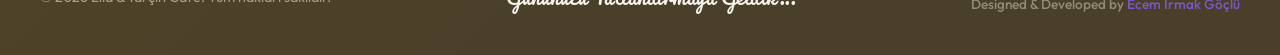
==== commit d0a5b18c: "Add kurucu.html link to navigation menu across all pages" ====
--- a/galeri.html
+++ b/galeri.html
@@ -1,4 +1,4 @@
-<!DOCTYPE html>
+﻿<!DOCTYPE html>
 <html lang="tr">
 <head>
     <meta charset="UTF-8">
@@ -32,6 +32,7 @@
             <ul class="nav-links">
                 <li><a href="index.html">Ana Sayfa</a></li>
                 <li><a href="hakkimizda.html">Biz Kimiz?</a></li>
+                <li><a href="kurucu.html">Kurucumuz</a></li>
                 <li><a href="menu.html">Menü</a></li>
                 <li><a href="galeri.html" class="active">Galeri</a></li>
                 <li><a href="iletisim.html">İletişim</a></li>
@@ -279,14 +280,14 @@
                     </a>
                     <p>Her yudumda mutluluk, her lokmada huzur. Güzelbahçe sahilindeki sıcak sığınağımızda tatlı anılar biriktirmek için sizleri bekliyoruz. 🌼</p>
                     <div class="footer-socials">
-                        <a href="https://instagram.com" target="_blank" rel="noopener noreferrer" class="social-icon-btn" aria-label="Instagram">
+                        <a href="https://instagram.com/ecemgclu_" target="_blank" rel="noopener noreferrer" class="social-icon-btn" aria-label="Instagram">
                             <svg width="24" height="24" viewBox="0 0 24 24" fill="none" stroke="currentColor" stroke-width="2" stroke-linecap="round" stroke-linejoin="round">
                                 <rect x="2" y="2" width="20" height="20" rx="5" ry="5"></rect>
                                 <path d="M16 11.37A4 4 0 1 1 12.63 8 4 4 0 0 1 16 11.37z"></path>
                                 <line x1="17.5" y1="6.5" x2="17.51" y2="6.5"></line>
                             </svg>
                         </a>
-                        <a href="https://facebook.com" target="_blank" rel="noopener noreferrer" class="social-icon-btn" aria-label="Facebook">
+                        <a href="https://facebook.com/ecemgclu_" target="_blank" rel="noopener noreferrer" class="social-icon-btn" aria-label="Facebook">
                             <svg width="24" height="24" viewBox="0 0 24 24" fill="none" stroke="currentColor" stroke-width="2" stroke-linecap="round" stroke-linejoin="round">
                                 <path d="M18 2h-3a5 5 0 0 0-5 5v3H7v4h3v8h4v-8h3l1-4h-4V7a1 1 0 0 1 1-1h3z"></path>
                             </svg>
@@ -308,6 +309,7 @@
                     <ul class="footer-list">
                         <li><a href="index.html">Ana Sayfa</a></li>
                         <li><a href="hakkimizda.html">Biz Kimiz?</a></li>
+                <li><a href="kurucu.html">Kurucumuz</a></li>
                         <li><a href="menu.html">Lezzetlerimiz</a></li>
                         <li><a href="galeri.html">Galerimiz</a></li>
                         <li><a href="iletisim.html">İletişim</a></li>
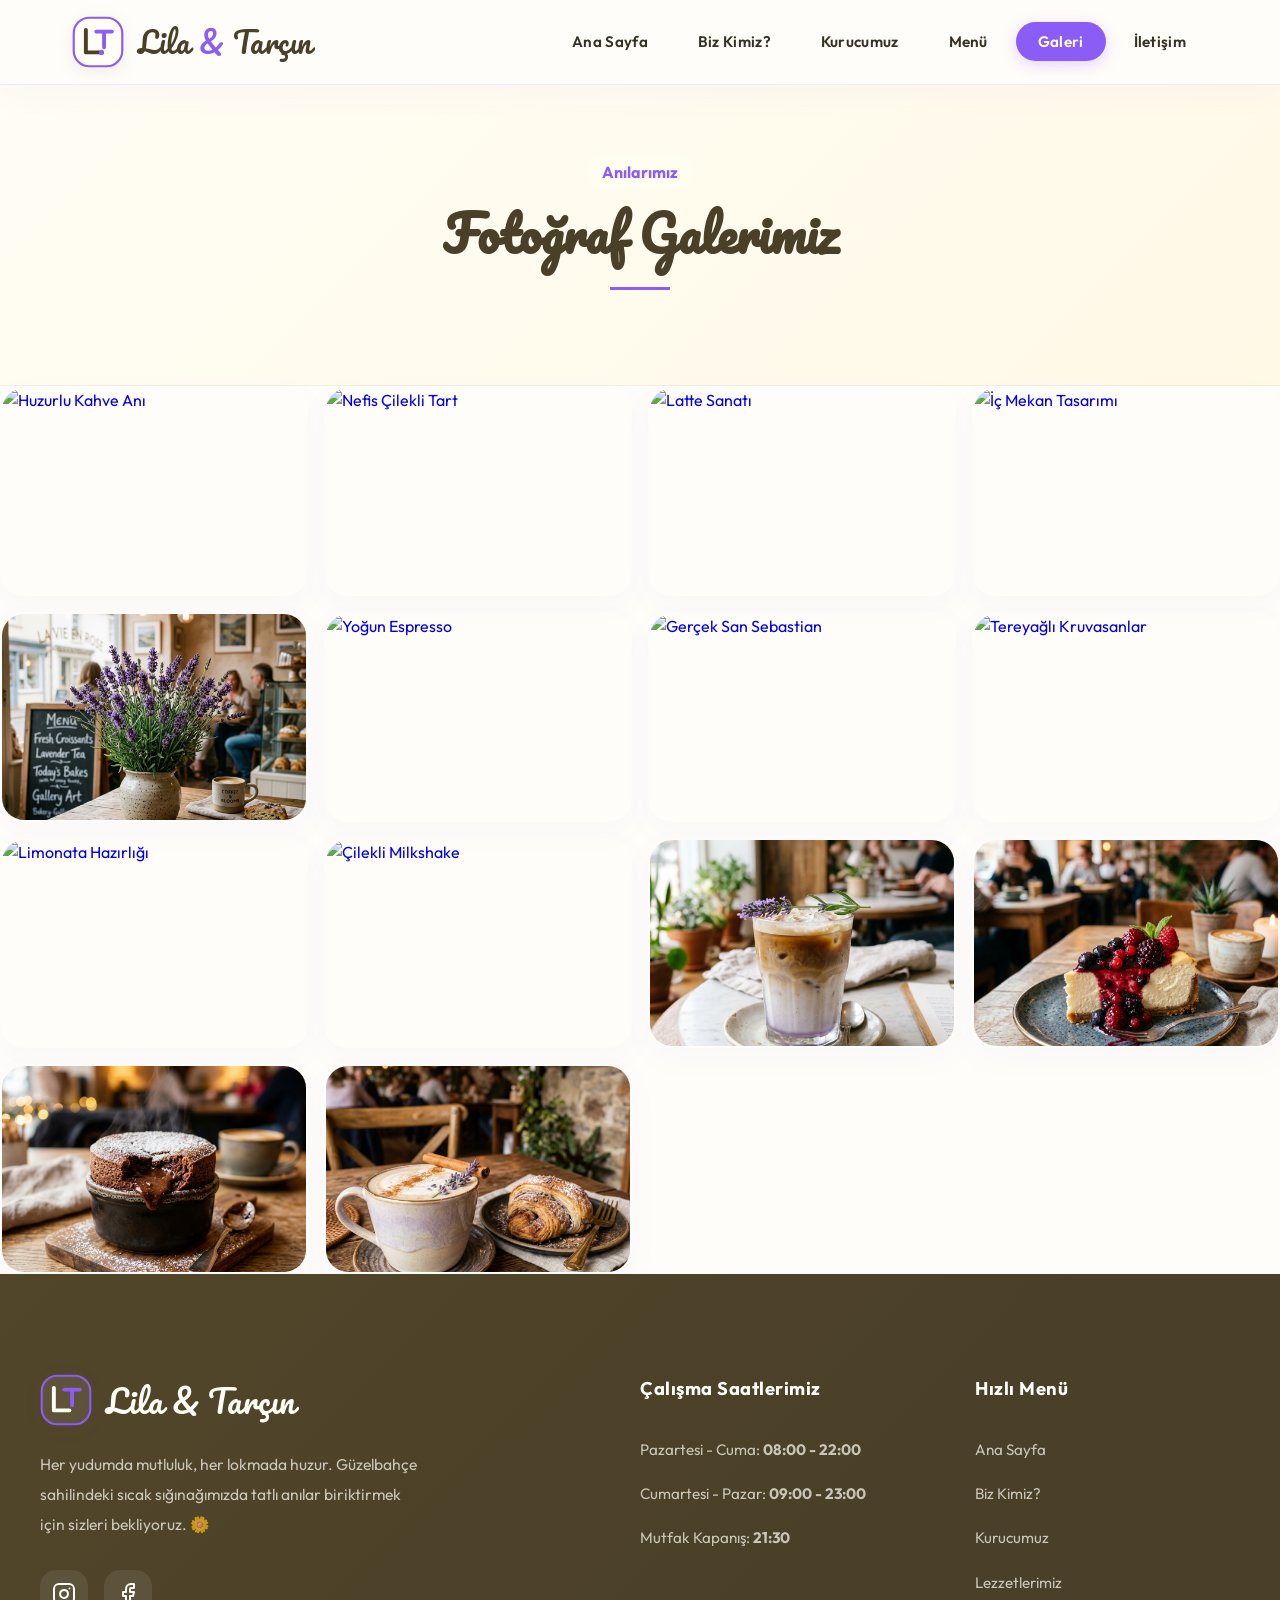
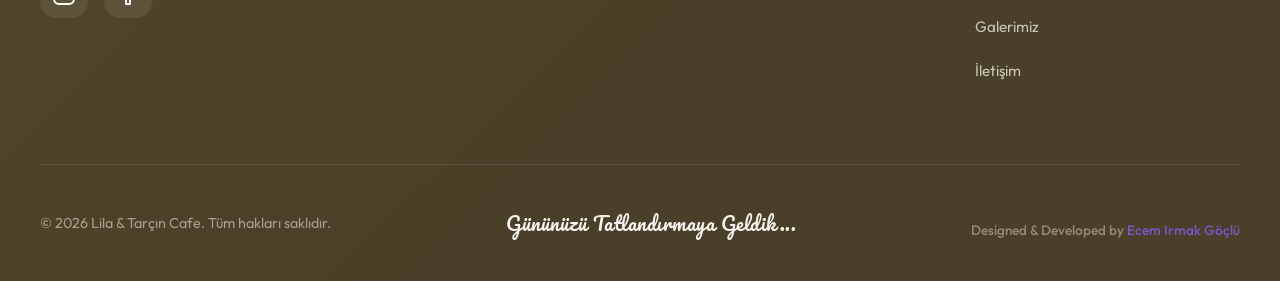
==== commit 1d84f32d: "Update gallery: remove irrelevant photos and add new AI-generated popular menu item photos" ====
--- a/galeri.html
+++ b/galeri.html
@@ -76,14 +76,6 @@
                     </div>
                 </a>
 
-                <!-- Kart 4 -->
-                <a href="#photo4" class="gallery-card">
-                    <img src="https://images.unsplash.com/photo-1499636136210-6f4ee915583e?auto=format&fit=crop&w=800&q=80" alt="Taze Fırından Kurabiyeler">
-                    <div class="gallery-overlay">
-                        <span class="gallery-overlay-text">🍪 Sıcak Çikolatalı Kurabiyeler</span>
-                    </div>
-                </a>
-
                 <!-- Kart 5 -->
                 <a href="#photo5" class="gallery-card">
                     <img src="https://images.unsplash.com/photo-1501339847302-ac426a4a7cbb?auto=format&fit=crop&w=800&q=80" alt="İç Mekan Tasarımı">
@@ -116,14 +108,6 @@
                     </div>
                 </a>
 
-                <!-- Kart 9 -->
-                <a href="#photo9" class="gallery-card">
-                    <img src="https://images.unsplash.com/photo-1509440159596-0249088772ff?auto=format&fit=crop&w=800&q=80" alt="Ekşi Mayalı Ekmekler">
-                    <div class="gallery-overlay">
-                        <span class="gallery-overlay-text">🥖 Ekşi Mayalı Çıtır Ekmeklerimiz</span>
-                    </div>
-                </a>
-
                 <!-- Kart 10 -->
                 <a href="#photo10" class="gallery-card">
                     <img src="https://images.unsplash.com/photo-1555507036-ab1f4038808a?auto=format&fit=crop&w=800&q=80" alt="Tereyağlı Kruvasanlar">
@@ -148,6 +132,39 @@
                     </div>
                 </a>
 
+
+
+                <!-- Kart 13 -->
+                <a href="#photo13" class="gallery-card">
+                    <img src="images/lavantali_ice_latte.png" alt="Lavantalı Ice Latte">
+                    <div class="gallery-overlay">
+                        <span class="gallery-overlay-text">💜 Soğuk Lavantalı Ice Latte</span>
+                    </div>
+                </a>
+
+                <!-- Kart 14 -->
+                <a href="#photo14" class="gallery-card">
+                    <img src="images/orman_meyveli_cheesecake.png" alt="Orman Meyveli Cheesecake">
+                    <div class="gallery-overlay">
+                        <span class="gallery-overlay-text">🍰 Nefis Orman Meyveli Cheesecake</span>
+                    </div>
+                </a>
+
+                <!-- Kart 15 -->
+                <a href="#photo15" class="gallery-card">
+                    <img src="images/cikolatali_sufle.png" alt="Çikolatalı Sufle">
+                    <div class="gallery-overlay">
+                        <span class="gallery-overlay-text">🍫 Akışkan Çikolatalı Sufle</span>
+                    </div>
+                </a>
+
+                <!-- Kart 16 -->
+                <a href="#photo16" class="gallery-card">
+                    <img src="images/lila_tarcin_combo.png" alt="Lila & Tarçın Combo Mix">
+                    <div class="gallery-overlay">
+                        <span class="gallery-overlay-text">🌟 İmzalı Combo Mix</span>
+                    </div>
+                </a>
             </div>
         </section>
 
@@ -182,15 +199,6 @@
             </div>
         </div>
 
-        <!-- Modal 4 -->
-        <div id="photo4" class="lightbox-modal">
-            <a href="#" class="lightbox-close" aria-label="Kapat">&times;</a>
-            <div class="lightbox-content">
-                <img src="https://images.unsplash.com/photo-1499636136210-6f4ee915583e?auto=format&fit=crop&w=800&q=80" alt="Taze Fırından Kurabiyeler">
-                <p class="lightbox-caption">🍪 Fırından Taptaze Çikolatalı Kurabiyeler</p>
-            </div>
-        </div>
-
         <!-- Modal 5 -->
         <div id="photo5" class="lightbox-modal">
             <a href="#" class="lightbox-close" aria-label="Kapat">&times;</a>
@@ -227,15 +235,6 @@
             </div>
         </div>
 
-        <!-- Modal 9 -->
-        <div id="photo9" class="lightbox-modal">
-            <a href="#" class="lightbox-close" aria-label="Kapat">&times;</a>
-            <div class="lightbox-content">
-                <img src="https://images.unsplash.com/photo-1509440159596-0249088772ff?auto=format&fit=crop&w=800&q=80" alt="Ekşi Mayalı Ekmekler">
-                <p class="lightbox-caption">🥖 Fırından Yeni Çıkmış Ekşi Mayalı Sourdough</p>
-            </div>
-        </div>
-
         <!-- Modal 10 -->
         <div id="photo10" class="lightbox-modal">
             <a href="#" class="lightbox-close" aria-label="Kapat">&times;</a>
@@ -263,6 +262,43 @@
             </div>
         </div>
 
+
+
+        <!-- Modal 13 -->
+        <div id="photo13" class="lightbox-modal">
+            <a href="#" class="lightbox-close" aria-label="Kapat">&times;</a>
+            <div class="lightbox-content">
+                <img src="images/lavantali_ice_latte.png" alt="Lavantalı Ice Latte">
+                <p class="lightbox-caption">💜 Soğuk Lavantalı Ice Latte</p>
+            </div>
+        </div>
+
+        <!-- Modal 14 -->
+        <div id="photo14" class="lightbox-modal">
+            <a href="#" class="lightbox-close" aria-label="Kapat">&times;</a>
+            <div class="lightbox-content">
+                <img src="images/orman_meyveli_cheesecake.png" alt="Orman Meyveli Cheesecake">
+                <p class="lightbox-caption">🍰 Nefis Orman Meyveli Cheesecake</p>
+            </div>
+        </div>
+
+        <!-- Modal 15 -->
+        <div id="photo15" class="lightbox-modal">
+            <a href="#" class="lightbox-close" aria-label="Kapat">&times;</a>
+            <div class="lightbox-content">
+                <img src="images/cikolatali_sufle.png" alt="Çikolatalı Sufle">
+                <p class="lightbox-caption">🍫 Akışkan Çikolatalı Sufle</p>
+            </div>
+        </div>
+
+        <!-- Modal 16 -->
+        <div id="photo16" class="lightbox-modal">
+            <a href="#" class="lightbox-close" aria-label="Kapat">&times;</a>
+            <div class="lightbox-content">
+                <img src="images/lila_tarcin_combo.png" alt="Lila & Tarçın Combo Mix">
+                <p class="lightbox-caption">🌟 İmzalı Combo Mix</p>
+            </div>
+        </div>
     </main>
 
     <!-- Footer -->
--- a/styles.css
+++ b/styles.css
@@ -1374,5 +1374,94 @@
     50% { transform: rotate(-5deg); }
 }
 
-
-
+/* ÖZEL COMBO KARTI */
+.special-combo-card {
+    display: flex;
+    flex-direction: row;
+    background: var(--bg-card);
+    border-radius: 24px;
+    padding: 25px;
+    margin: 0 auto 50px auto;
+    max-width: 900px;
+    box-shadow: var(--shadow-premium);
+    position: relative;
+    border: 2px solid rgba(139, 92, 246, 0.2);
+    align-items: center;
+    gap: 30px;
+    transition: var(--transition-smooth);
+    opacity: 0;
+    animation: fadeInUp 0.9s cubic-bezier(0.16, 1, 0.3, 1) 0.1s forwards;
+}
+.special-combo-card:hover {
+    transform: translateY(-5px);
+    box-shadow: 0 25px 45px rgba(139, 92, 246, 0.15);
+}
+.special-combo-badge {
+    position: absolute;
+    top: -15px;
+    left: 40px;
+    background: linear-gradient(135deg, var(--accent-lila), var(--accent-yellow));
+    color: var(--primary-warm);
+    padding: 8px 20px;
+    border-radius: 50px;
+    font-weight: 700;
+    font-size: 0.9rem;
+    letter-spacing: 1px;
+    box-shadow: 0 4px 15px rgba(139, 92, 246, 0.4);
+    z-index: 2;
+}
+.special-combo-image {
+    flex: 0 0 300px;
+    height: 220px;
+    border-radius: 16px;
+    overflow: hidden;
+    box-shadow: var(--shadow-soft);
+}
+.special-combo-image img {
+    width: 100%;
+    height: 100%;
+    object-fit: cover;
+    transition: var(--transition-smooth);
+}
+.special-combo-card:hover .special-combo-image img {
+    transform: scale(1.05);
+}
+.special-combo-content {
+    flex: 1;
+}
+.special-combo-content h2 {
+    font-family: 'Pacifico', cursive;
+    color: var(--primary-warm);
+    font-size: 2.2rem;
+    margin-bottom: 10px;
+}
+.special-combo-content p {
+    color: var(--text-muted);
+    font-size: 1.05rem;
+    line-height: 1.6;
+    margin-bottom: 20px;
+}
+.special-combo-price {
+    font-family: 'Outfit', sans-serif;
+    font-weight: 800;
+    font-size: 1.8rem;
+    color: var(--accent-lila);
+}
+@media (max-width: 768px) {
+    .special-combo-card {
+        flex-direction: column;
+        padding: 20px;
+        text-align: center;
+    }
+    .special-combo-image {
+        flex: 0 0 200px;
+        width: 100%;
+    }
+    .special-combo-badge {
+        left: 50%;
+        transform: translateX(-50%);
+    }
+}
+
+
+
